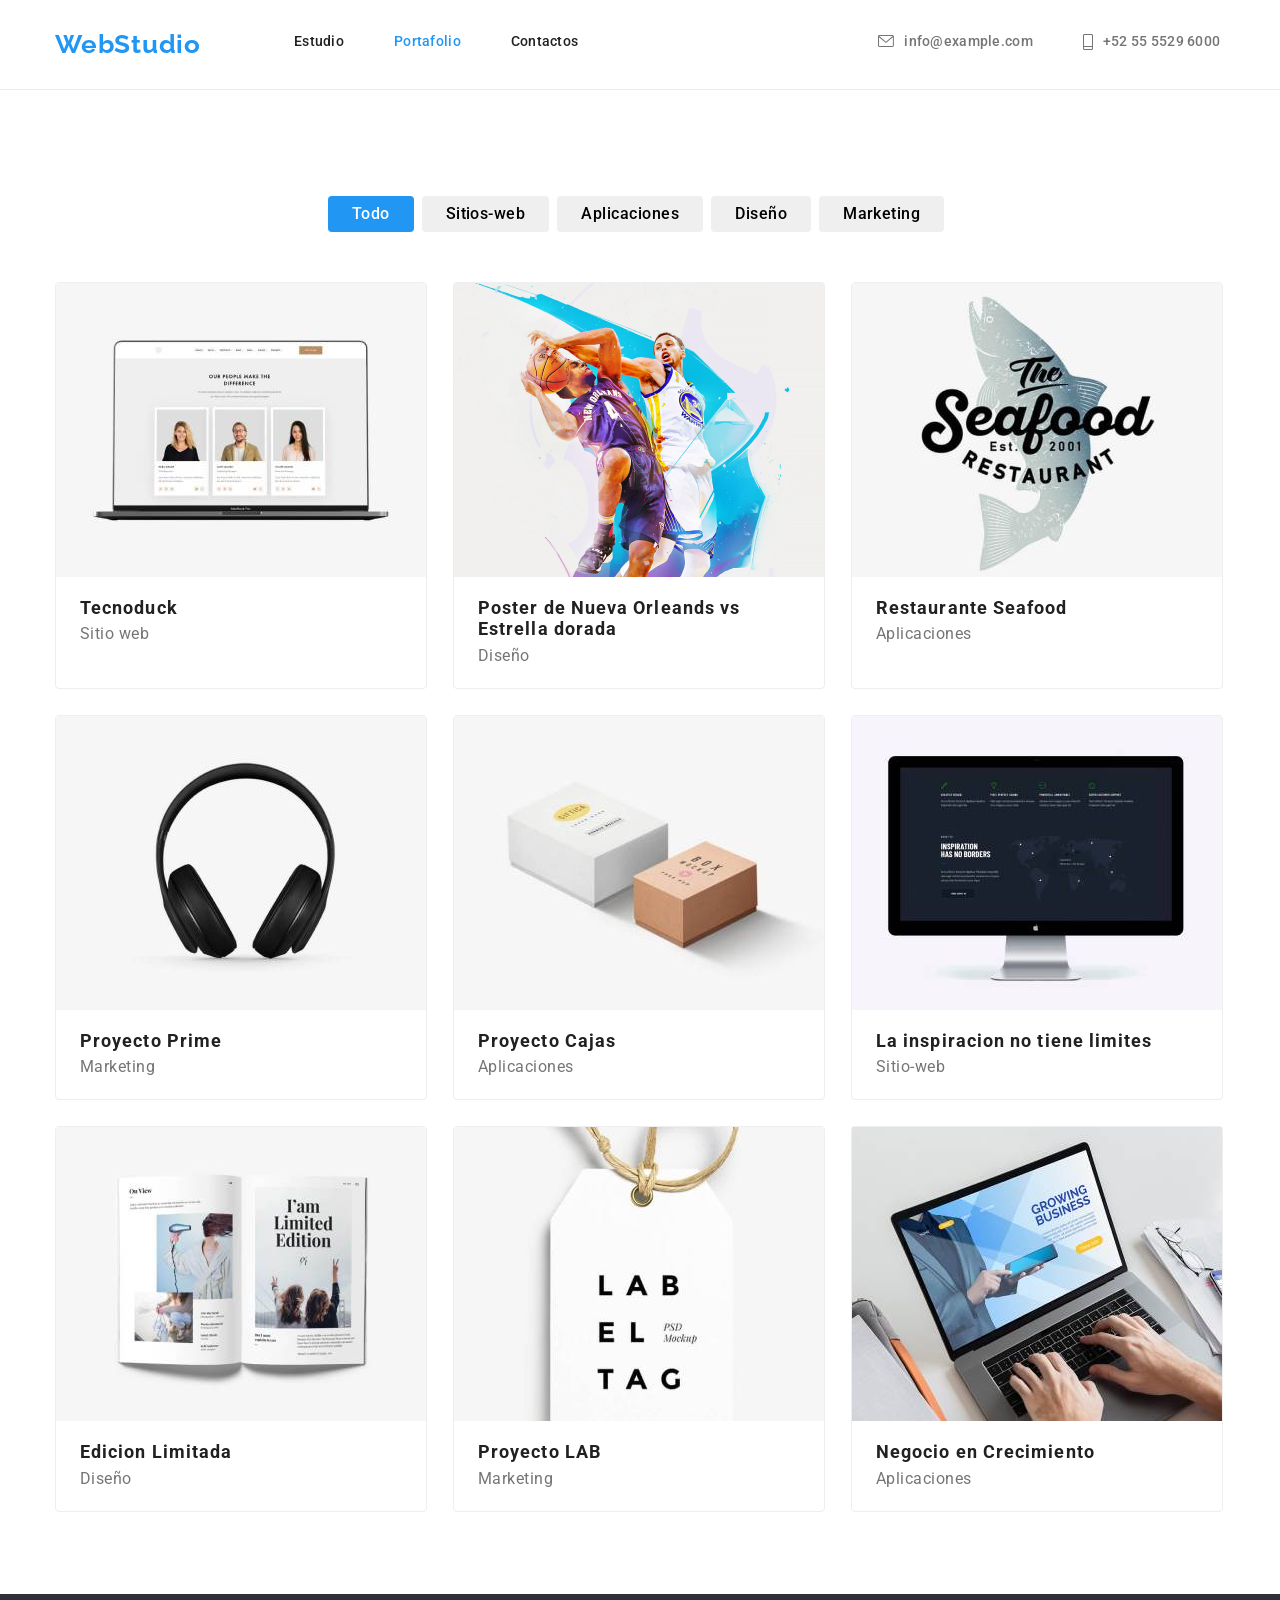
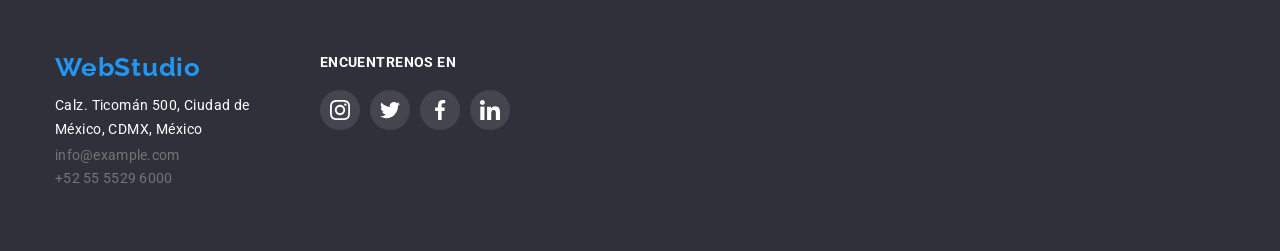
==== portafolio.html @ a6da3574 "Agregar archivos del repositorio 4" ====
<!DOCTYPE html>
<html lang="en">
  <head>
    <meta charset="UTF-8" />
    <meta http-equiv="X-UA-Compatible" content="IE=edge" />
    <meta name="viewport" content="width=device-width, initial-scale=1.0" />
    <title>tarea de casa 2</title>
    <!-- Primeramente el normalizador -->
    <link
      rel="stylesheet"
      href="https://cdnjs.cloudflare.com/ajax/libs/modern-normalize/1.0.0/modern-normalize.min.css"
    />
    <link rel="stylesheet" href="./css/styles.css" />
    <link rel="preconnect" href="https://fonts.googleapis.com" />
    <link rel="preconnect" href="https://fonts.gstatic.com" crossorigin />
    <link
      href="https://fonts.googleapis.com/css2?family=Raleway:wght@700&family=Roboto:wght@400;500;700;900&display=swap"
      rel="stylesheet"
    />
  </head>
  <body>
    <header class="container-header">
      <div class="container flex">
        <nav class="container-nav">
          <a class="header-webstudio" href="webStudio">WebStudio</a>
          <ul class="set-header">
            <li class="item-header">
              <a class="header-text" href="./index.html"> Estudio</a>
            </li>
            <li class="item-header">
              <a class="header-text portafolio" href="./portafolio.html">
                Portafolio</a
              >
            </li>
            <li class="item-header">
              <a class="header-text" href="Contactos"> Contactos</a>
            </li>
          </ul>
        </nav>
        <ul class="set-link-header">
          <li class="item-header">
            <svg class="icons-header">
              <use href="./images/symbol-defs.svg#icon-sobre"></use>
            </svg>
            <a class="a-header-text" href="info@example.com">
              info@example.com
            </a>
          </li>
          <li class="item-header">
            <svg class="icons-header telefonio">
              <use href="./images/symbol-defs.svg#icon-telefonio"></use>
            </svg>
            <a class="a-header-text" href="+525555296000"> +52 55 5529 6000 </a>
          </li>
        </ul>
      </div>
    </header>
    <main>
      <section class="container-briefcase">
        <div class="container">
          <ul class="set-filter-briefcase">
            <li class="item-filter-briefcase">
              <button type="button" class="filter-briefcase todo">Todo</button>
            </li>
            <li class="item-filter-briefcase">
              <button type="button" class="filter-briefcase sitio">
                Sitios-web
              </button>
            </li>
            <li class="item-filter-briefcase">
              <button type="button" class="filter-briefcase aplicaciones">
                Aplicaciones
              </button>
            </li>
            <li class="item-filter-briefcase">
              <button type="button" class="filter-briefcase diseño">
                Diseño
              </button>
            </li>
            <li class="item-filter-briefcase">
              <button type="button" class="filter-briefcase marketing">
                Marketing
              </button>
            </li>
          </ul>
          <ul class="set-products">
            <li class="item-products">
              <a href="product" class="link-products">
                <img src="./images/computerthree.jpg" alt="Computerthree" />
                <h2 class="title-information">Tecnoduck</h2>
                <p class="contens-information">Sitio web</p>
              </a>
            </li>
            <li class="item-products">
              <a href="product" class="link-products">
                <img
                  src="./images/basketball.jpg"
                  alt="Poster New Orleans VS Golden Star"
                />
                <h2 class="title-information">
                  Poster de Nueva Orleands vs<br />
                  Estrella dorada
                </h2>
                <p class="contens-information">Diseño</p>
              </a>
            </li>
            <li class="item-products">
              <a href="product" class="link-products">
                <img
                  src="./images/theseafood.jpg"
                  alt="The Seafood Restaurant"
                />
                <h2 class="title-information">Restaurante Seafood</h2>
                <p class="contens-information">Aplicaciones</p>
              </a>
            </li>
            <li class="item-products">
              <a href="product" class="link-products">
                <img src="./images/headphones.jpg" alt="Headphones" />
                <h2 class="title-information">Proyecto Prime</h2>
                <p class="contens-information">Marketing</p>
              </a>
            </li>
            <li class="item-products">
              <a href="product" class="link-products">
                <img src="./images/thebox.jpg" alt="The Boxs" />
                <h2 class="title-information">Proyecto Cajas</h2>
                <p class="contens-information">Aplicaciones</p>
              </a>
            </li>
            <li class="item-products">
              <a href="product" class="link-products">
                <img src="./images/computer.jpg" alt="Computer" />
                <h2 class="title-information">
                  La inspiracion no tiene limites
                </h2>
                <p class="contens-information">Sitio-web</p>
              </a>
            </li>
            <li class="item-products">
              <a href="product" class="link-products">
                <img src="./images/magazine.jpg" alt="Magazine" />
                <h2 class="title-information">Edicion Limitada</h2>
                <p class="contens-information">Diseño</p>
              </a>
            </li>
            <li class="item-products">
              <a href="product" class="link-products">
                <img src="./images/label.jpg" alt="Labeltag" />
                <h2 class="title-information">Proyecto LAB</h2>
                <p class="contens-information">Marketing</p>
              </a>
            </li>
            <li class="item-products">
              <a href="product" class="link-products">
                <img src="./images/computertwo.jpg" alt="Computer Two" />
                <h2 class="title-information">Negocio en Crecimiento</h2>
                <p class="contens-information">Aplicaciones</p>
              </a>
            </li>
          </ul>
        </div>
      </section>
    </main>
    <!--Footer-->
    <footer class="container-footer">
      <div class="container flex">
        <div class="block">
          <a class="header-webstudio-footer" href="webStudio">WebStudio</a>
          <address class="address-footer">
            <p class="p-footer">
              Calz. Ticomán 500, Ciudad de <br />México, CDMX, México
            </p>
            <ul class="set-addrees-footer">
              <li class="item-a-footer">
                <a class="a-footer" href="info@example.com">
                  info@example.com</a
                >
              </li>
              <li class="item-a-footer">
                <a class="a-footer" href="+525555296000"> +52 55 5529 6000 </a>
              </li>
            </ul>
          </address>
        </div>
        <div class="container-footer-icons">
          <p class="title-meet">ENCUENTRENOS EN</p>
          <ul class="set-footer-icons">
            <li>
              <div class="circle-footer-icons">
                <svg class="social-media-footer">
                  <use href="./images/symbol-defs.svg#icon-instagram"></use>
                </svg>
              </div>
            </li>
            <li>
              <div class="circle-footer-icons">
                <svg class="social-media-footer">
                  <use href="./images/symbol-defs.svg#icon-twitter"></use>
                </svg>
              </div>
            </li>
            <li>
              <div class="circle-footer-icons">
                <svg class="social-media-footer">
                  <use href="./images/symbol-defs.svg#icon-facebook"></use>
                </svg>
              </div>
            </li>
            <li>
              <div class="circle-footer-icons">
                <svg class="social-media-footer">
                  <use href="./images/symbol-defs.svg#icon-linkedin"></use>
                </svg>
              </div>
            </li>
          </ul>
        </div>
      </div>
    </footer>
  </body>
</html>
---- css/styles.css ----
html {
  box-sizing: border-box;
}

:root {
  --color-text: #212121;
  --background-color-heroes: #2f303a;
  --border-buttom-header-color: #ececec;
  --background-color-header: #ffffff;
  --background-color-team: #f5f4fa;
  --color-pseudoclase: #2196f3;
  --color-link: #757575;
  --item-products-border: #eeeeee;
  --background-color-icons-footer: rgba(255, 255, 255, 0.1);
  --color-icons: rgba(117, 117, 117, 1);
  --background-color-heroes-degrade: rgba(47, 48, 58, 0.4);
}

*,
*::after,
*::before {
  box-sizing: inherit;
}
/* Estilos para poner a cero la sangría superior de los elementos */
h1,
h2,
h3,
h4,
h5,
h6,
p {
  margin-top: 0;
  margin-bottom: 0;
}
/* Clase para restablecer las propiedades básicas de las listas (ul) */
ul {
  list-style: none;
  padding-left: 0;
  text-decoration: none;
  margin: 0;
}
/* Clase para restablecer las propiedades básicas de los enlaces */
a {
  text-decoration: none;
  color: inherit;
}
/* Propiedades para la correcta visualización de las imágenes */
img {
  display: block;
  max-width: 100%;
  height: auto;
}
/* Propiedad para anular la cursiva en address */

address {
  font-style: normal;
}

body {
  font-size: 14px;
  font-family: 'Roboto', sans-serif;
  letter-spacing: 0.03em;
  color: var(--color-text);
}

/* header */

.container {
  width: 1200px;
  padding-left: 15px;
  padding-right: 15px;
  margin-left: auto;
  margin-right: auto;
}

.flex {
  display: flex;
}

.container-header {
  display: flex;
  background-color: var(--background-color-header);
  border-bottom: 1px solid var(--border-buttom-header-color);
}

.container-nav {
  display: flex;
}

.header-webstudio {
  color: var(--color-pseudoclase);
  font-family: 'Raleway', sans-serif;
  font-size: 26px;
  font-weight: 700;
  line-height: 1.1em;
  letter-spacing: 0.03em;
  text-align: right;
  text-decoration: none;
  padding: 30px 0px;
  margin-right: 93px;
}

.set-header {
  display: flex;
  padding: 30px 0px;
  margin-right: 300px;
}

.header-text {
  font-size: 14px;
  font-weight: 500;
  line-height: 1.7em;
  letter-spacing: 0.02em;
  text-decoration: none;
}

.header-text:hover,
.header-text:focus {
  color: var(--color-pseudoclase);
}

.set-link-header {
  display: flex;
  padding: 30px 0px;
}

.item-header {
  display: flex;
}

.item-header:not(:last-child) {
  margin-right: 50px;
}

.estudio {
  color: var(--color-pseudoclase);
}

.portafolio {
  color: var(--color-pseudoclase);
}

.a-header-text {
  color: var(--color-link);
  font-weight: 500;
  font-size: 14px;
  line-height: 1.7em;
  letter-spacing: 0.02em;
  text-decoration: none;
  text-align: right;
}

.icons-header {
  height: 12px;
  width: 16px;
  fill: var(--color-icons);
  cursor: pointer;
  margin-right: 10px;
  margin-top: 5px;
}

.telefonio {
  height: 16px;
  width: 10px;
  margin-top: 4px;
}

.item-header:hover .a-header-text {
  color: var(--color-pseudoclase);
}

.item-header:hover .icons-header {
  fill: var(--color-pseudoclase);
}

/* Main Section Heroes */
.container-heroes {
  background-image: linear-gradient(rgba(35, 39, 50, 0.6), rgba(5, 7, 12, 0.6)),
    url(../images/Imagen.jpg);
  padding-top: 200px;
  padding-bottom: 200px;
}

.heroes-title {
  color: white;

  font-style: normal;
  font-weight: 900;
  font-size: 44px;
  line-height: 60px;

  text-align: center;
  letter-spacing: 0.06em;
  text-transform: uppercase;
}

.heroes-button {
  margin: auto;
  gap: 10px;
  padding: 10px 32px;
  font-style: normal;
  font-weight: 700;
  font-size: 16px;
  line-height: 1.8;
  display: flex;
  letter-spacing: 0.06em;
  cursor: pointer;
  box-shadow: 0px 4px 4px rgba(0, 0, 0, 0.15);
  border-radius: 4px;
  margin-top: 30px;
  background-color: var(--color-pseudoclase);
  color: var(--background-color-header);
}

/* Main Section indicators */

.container-indicators {
  padding-top: 95px;
  padding-bottom: 94px;
}

.item-indicadors {
  flex-basis: calc((100%-90px) / 4);
}

.box-indicators {
  width: 270px;
  height: 120px;
  background: #f5f4fa;
  border-radius: 4px;
  margin-bottom: 30px;
  display: inline-flex;
}

.icons-indicators {
  padding: 25px 100px;
  fill: var(--color-icons);
  cursor: pointer;
}

.icons-indicators:hover {
  fill: #2196f3;
}

.card-set-indicators {
  display: flex;
  gap: 30px;
}

.indicators-title {
  color: var(--color-text);
  font-size: 14px;
  font-weight: 700;
  line-height: 1.7;
  letter-spacing: 0.03em;
  text-align: left;
  margin-bottom: 10px;
}

.indicators-text {
  color: var(--color-link);
  font-size: 14px;
  font-weight: 400;
  line-height: 1.7;
  letter-spacing: 0.03em;
  text-align: left;
}

/* Main Section dedicate */

.container-dedicate {
  margin: auto;
  mix-blend-mode: normal;
}

.dedicate-our-title {
  font-size: 36px;
  font-weight: 700;
  line-height: 1.5;
  letter-spacing: 0.03em;
  text-align: center;
  margin-bottom: 55.05px;
}

.set-images-dedicate {
  display: flex;
  margin: auto;
  justify-content: center;
  gap: 30px;
}

.background {
  width: 373px;
  height: 323px;
  position: relative;
}

.box-dedicate-bottom {
  width: 370px;
  height: 70px;
  background: rgba(47, 48, 58, 0.8);
  position: absolute;
  bottom: 0;
}

.text-dedicate {
  font-weight: 700;
  font-size: 14px;
  line-height: 1.5;
  text-align: center;
  letter-spacing: 0.03em;
  text-transform: uppercase;
  color: var(--background-color-header);
  padding: 27px 79px;
}

/* Main Section team */

.our-team {
  margin-top: 94px;
  background-color: var(--background-color-team);
}

.title-our-team {
  font-size: 36px;
  font-weight: 700;
  line-height: 1.5;
  letter-spacing: 0.03em;
  text-align: center;
  margin: auto;
  padding-top: 94px;
}

.set-images-team {
  display: flex;
  margin-top: 50px;
  padding-bottom: 94px;
  gap: 30px;
}

.item-our-team {
  box-shadow: 0px 1px 3px rgba(0, 0, 0, 0.12), 0px 1px 1px rgba(0, 0, 0, 0.14),
    0px 2px 1px rgba(0, 0, 0, 0.2);
  border-radius: 0px 0px 4px 4px;
  background-color: white;
}

.name-employee {
  color: var(--color-text);
  font-size: 16px;
  font-weight: 500;
  line-height: 1.5;
  letter-spacing: 0.03em;
  text-align: center;
  padding-top: 30px;
}

.function-employee {
  color: var(--color-link);
  font-size: 16px;
  font-weight: 400;
  line-height: 1.5;
  letter-spacing: 0.03em;
  text-align: center;
  margin-top: 10px;
}

.icons-our-team {
  display: flex;
  padding-top: 16px;
  padding-bottom: 30px;
  align-items: center;
  justify-content: center;
  gap: 15px;
}

.hover-conjunt-team:hover .circle-our-team-icons {
  background-color: var(--color-pseudoclase);
}
.hover-conjunt-team:hover .social-media {
  fill: var(--background-color-header);
}

.circle-our-team-icons {
  height: 40px;
  width: 40px;
  border-radius: 50%;
  display: flex;
  align-items: center;
  justify-content: center;
  cursor: pointer;
}

.circle-our-team-icons:hover {
  background-color: var(--color-pseudoclase);
}

.social-media {
  height: 20px;
  width: 20px;
  fill: var(--color-icons);
  cursor: pointer;
}

.social-media:hover {
  fill: var(--background-color-header);
}

.container-regular-customers {
  padding-bottom: 151px;
}

.title-regular-customers {
  font-size: 36px;
  font-weight: 700;
  line-height: 1.5;
  letter-spacing: 0.03em;
  text-align: center;
  padding-top: 59px;
  margin-bottom: 44px;
}

.set-regular-customer {
  gap: 30px;
  display: flex;
}

.logos-regular-customer {
  box-sizing: border-box;
  border: 1px solid #afb1b8;
  border-radius: 4px;
  width: 170px;
  height: 81px;
  padding: 14px 32px;
  fill: var(--color-icons);
  cursor: pointer;
}

.box-regular-customer:hover .logos-regular-customer {
  fill: var(--color-pseudoclase);
  border-color: var(--color-pseudoclase);
}

/* page Briefcase*/

/* Desde este punto se maneja la pagina de portafolio */

/* main section FilterBriefcase */

.container-briefcase {
  background-color: white;
  margin: auto;
}

.set-filter-briefcase {
  display: flex;
  padding-top: 106px;
  align-items: center;
  justify-content: center;
}

.item-filter-briefcase {
  margin-right: 8px;
}

.filter-briefcase {
  border-radius: 4px;
  font-size: 16px;
  font-weight: 500;
  line-height: 1.5;
  letter-spacing: 0.03em;
  text-align: center;
  border: none;
  cursor: pointer;
  padding: 6px 24px;
}

.filter-briefcase:hover,
.filter-briefcase:focus {
  box-shadow: 0px 2px 2px 0px rgba(0, 0, 0, 0.12);

  box-shadow: 0px 1px 2px 0px rgba(0, 0, 0, 0.08);

  box-shadow: 0px 3px 1px 0px rgba(0, 0, 0, 0.1);
}

.todo {
  background: var(--color-pseudoclase);
  color: white;
  text-align: center;
}

.filter-briefcase:hover,
.filter-briefcase:focus {
  background: var(--color-pseudoclase);
  color: white;
}

/* main section products */

.set-products {
  display: flex;
  flex-wrap: wrap;
  margin-top: 50px;
  padding-bottom: 82px;
  gap: 26px;
}

.item-products {
  background-color: var(--background-color-header);
  border-radius: 4px;
  border: 1px solid var(--item-products-border);
}

.item-products:hover {
  box-shadow: 1px 4px 6px 0px rgba(0, 0, 0, 0.16);

  box-shadow: 0px 4px 4px 0px rgba(0, 0, 0, 0.06);

  box-shadow: 0px 1px 1px 0px rgba(0, 0, 0, 0.12);
}

.title-information {
  cursor: pointer;
  font-size: 18px;
  font-weight: 700;
  line-height: 1.2;
  letter-spacing: 0.06em;
  text-align: left;
  padding-top: 20px;
  padding-left: 24px;
  padding-right: 20px;
}

.contens-information {
  cursor: pointer;
  color: #757575;
  font-size: 16px;
  line-height: 1.5;
  letter-spacing: 0.03em;
  text-align: left;
  padding-left: 24px;
  padding-right: 24px;
  padding-bottom: 20px;
  margin-top: 4px;
}

/* Footer */

footer {
  color: white;
  background-color: var(--background-color-heroes);
}

.container-footer {
  padding-top: 60px;
  padding-bottom: 60px;
}

.header-webstudio-footer {
  color: var(--color-pseudoclase);
  font-family: 'Raleway', sans-serif;
  font-size: 26px;
  font-weight: 700;
  line-height: 1;
  letter-spacing: 0.03em;
  text-decoration: none;
  cursor: pointer;
  margin-top: 60px;
}

.p-footer {
  font-size: 14px;
  font-weight: 400;
  line-height: 1.7;
  letter-spacing: 0.03em;
  margin-bottom: 2px;
  margin-top: 14px;
}

.set-addrees-footer {
  display: inline-block;
  margin: auto;
}

.item-a-footer {
  margin: auto;
}

.a-footer:hover,
.a-footer:focus {
  color: var(--color-pseudoclase);
}

.a-footer:active {
  color: var(--color-pseudoclase);
}

.a-footer {
  color: var(--color-link);
  font-weight: 400;
  font-size: 14px;
  line-height: 1.7;
  letter-spacing: 0.02em;
  margin-bottom: 47px;
  padding-bottom: 9px;
}

.container-footer-icons {
  display: flex;
  background-color: var(background-color-icons-footer);
  display: block;
  margin-left: 70px;
}

.title-meet {
  font-weight: 700;
  font-size: 14px;
  line-height: 16px;
  letter-spacing: 0.03em;
  text-transform: uppercase;
  margin-bottom: 20px;
}

.set-footer-icons {
  display: flex;
  gap: 10px;
}

.circle-footer-icons {
  height: 40px;
  width: 40px;
  background-color: var(--background-color-icons-footer);
  border-radius: 50%;
  display: flex;
  align-items: center;
  justify-content: center;
  cursor: pointer;
}

.circle-footer-icons:hover {
  background-color: var(--color-pseudoclase);
}

.social-media-footer {
  height: 20px;
  width: 20px;
  fill: var(--background-color-header);
}
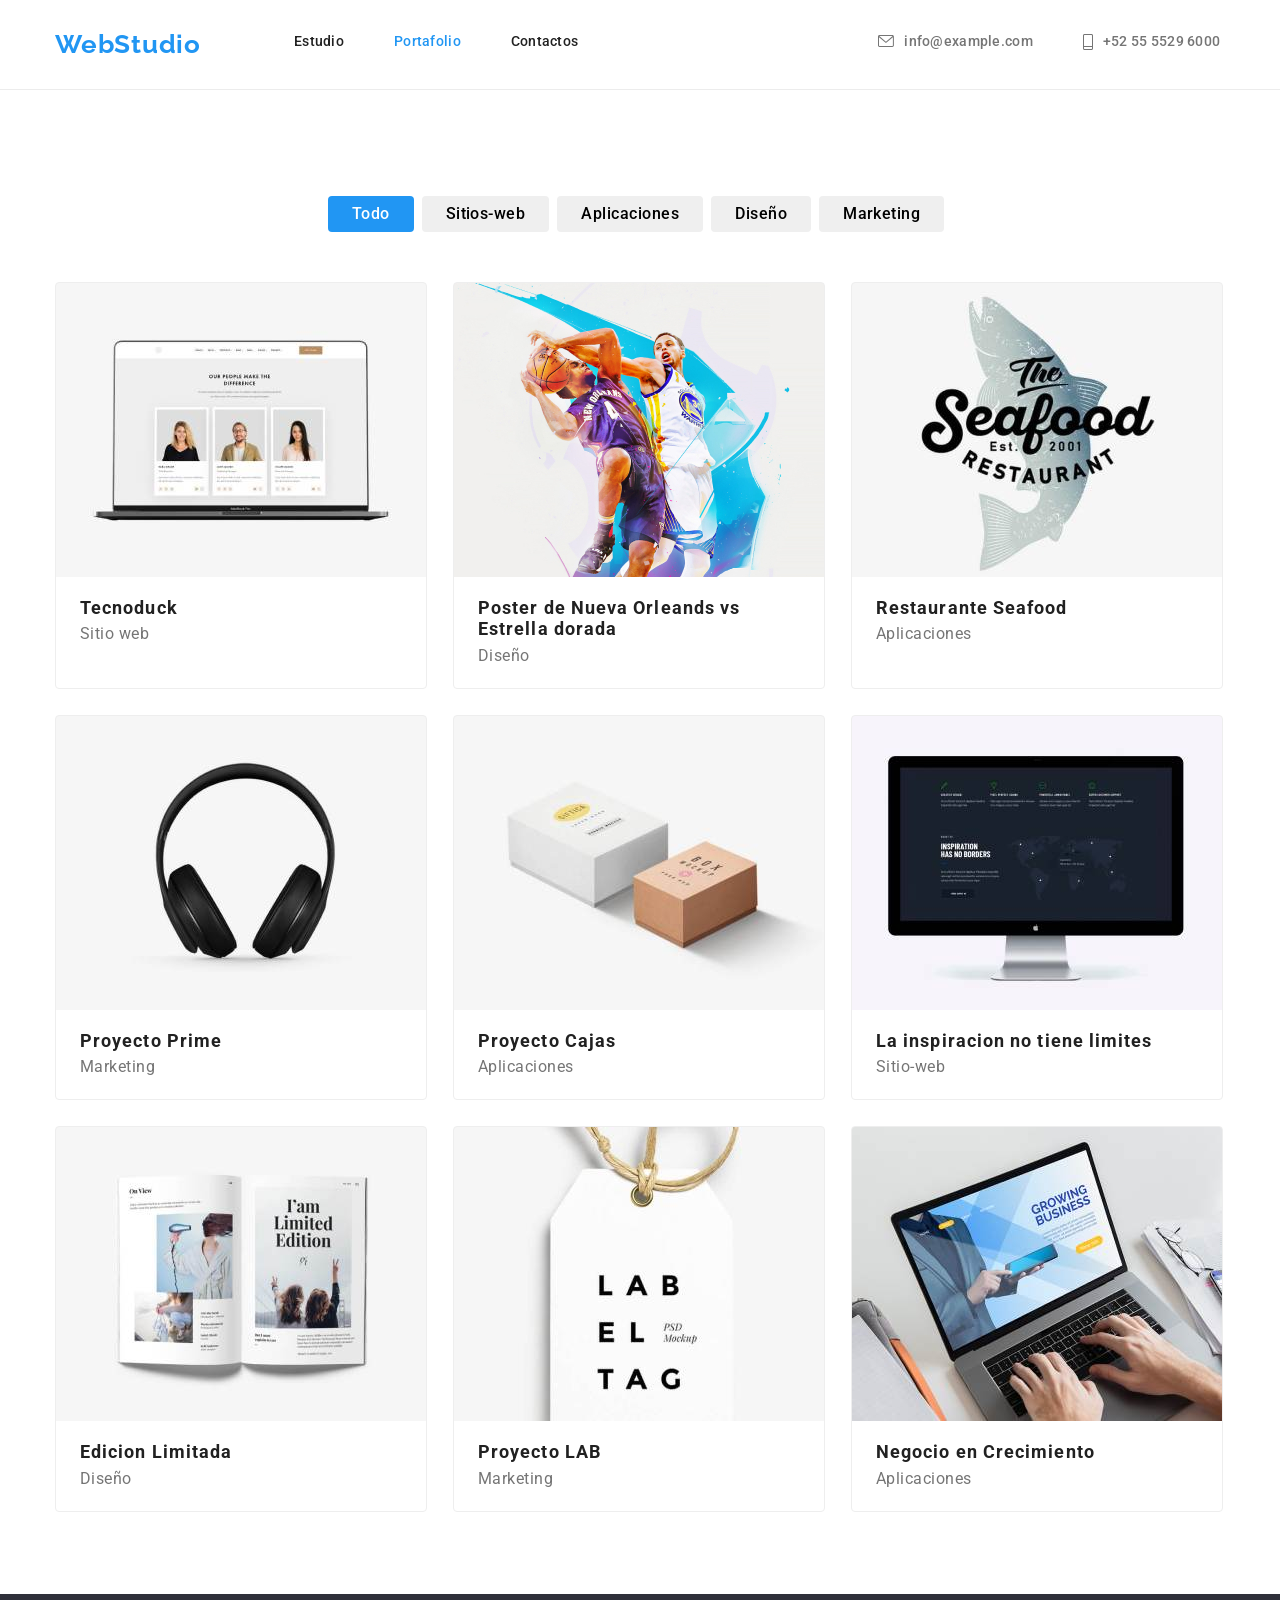
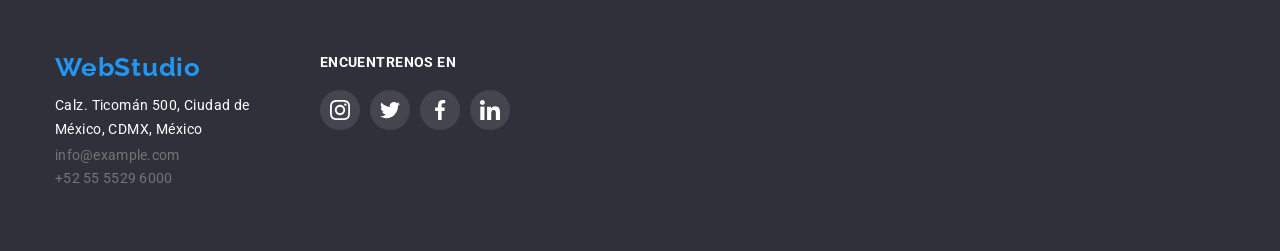
==== commit f4c31854: "Cambios pertinentes 01" ====
--- a/portafolio.html
+++ b/portafolio.html
@@ -86,17 +86,38 @@
           <ul class="set-products">
             <li class="item-products">
               <a href="product" class="link-products">
-                <img src="./images/computerthree.jpg" alt="Computerthree" />
-                <h2 class="title-information">Tecnoduck</h2>
-                <p class="contens-information">Sitio web</p>
-              </a>
-            </li>
-            <li class="item-products">
-              <a href="product" class="link-products">
-                <img
-                  src="./images/basketball.jpg"
-                  alt="Poster New Orleans VS Golden Star"
-                />
+                <div class="box-container-products-hover">
+                  <div class="overlay-products-hover">
+                    <p class="text-hover-card">
+                      Tecnoduck es una plataforma de <br />
+                      distribución de coronavirus de última <br />
+                      generación. Las compañías usan esta <br />
+                      plataforma para el espionaje digital y <br />
+                      los ataques a los servidores seguros <br />
+                      de la competencia.
+                    </p>
+                  </div>
+                </div>
+                <div class="box-container-information-products">
+                  <h2 class="title-information">Tecnoduck</h2>
+                  <p class="contens-information">Sitio web</p>
+                </div>
+              </a>
+            </li>
+            <li class="item-products">
+              <a href="product" class="link-products">
+                <div class="box-container-products-hover">
+                  <div class="overlay-products-hover">
+                    <p class="text-hover-card">
+                      Tecnoduck es una plataforma de <br />
+                      distribución de coronavirus de última <br />
+                      generación. Las compañías usan esta <br />
+                      plataforma para el espionaje digital y <br />
+                      los ataques a los servidores seguros <br />
+                      de la competencia.
+                    </p>
+                  </div>
+                </div>
                 <h2 class="title-information">
                   Poster de Nueva Orleands vs<br />
                   Estrella dorada
@@ -106,31 +127,72 @@
             </li>
             <li class="item-products">
               <a href="product" class="link-products">
-                <img
-                  src="./images/theseafood.jpg"
-                  alt="The Seafood Restaurant"
-                />
+                <div class="box-container-products-hover">
+                  <div class="overlay-products-hover">
+                    <p class="text-hover-card">
+                      Tecnoduck es una plataforma de <br />
+                      distribución de coronavirus de última <br />
+                      generación. Las compañías usan esta <br />
+                      plataforma para el espionaje digital y <br />
+                      los ataques a los servidores seguros <br />
+                      de la competencia.
+                    </p>
+                  </div>
+                </div>
                 <h2 class="title-information">Restaurante Seafood</h2>
                 <p class="contens-information">Aplicaciones</p>
               </a>
             </li>
             <li class="item-products">
               <a href="product" class="link-products">
-                <img src="./images/headphones.jpg" alt="Headphones" />
+                <div class="box-container-products-hover">
+                  <div class="overlay-products-hover">
+                    <p class="text-hover-card">
+                      Tecnoduck es una plataforma de <br />
+                      distribución de coronavirus de última <br />
+                      generación. Las compañías usan esta <br />
+                      plataforma para el espionaje digital y <br />
+                      los ataques a los servidores seguros <br />
+                      de la competencia.
+                    </p>
+                  </div>
+                </div>
                 <h2 class="title-information">Proyecto Prime</h2>
                 <p class="contens-information">Marketing</p>
               </a>
             </li>
             <li class="item-products">
               <a href="product" class="link-products">
-                <img src="./images/thebox.jpg" alt="The Boxs" />
+                <div class="box-container-products-hover">
+                  <div class="overlay-products-hover">
+                    <p class="text-hover-card">
+                      Tecnoduck es una plataforma de <br />
+                      distribución de coronavirus de última <br />
+                      generación. Las compañías usan esta <br />
+                      plataforma para el espionaje digital y <br />
+                      los ataques a los servidores seguros <br />
+                      de la competencia.
+                    </p>
+                  </div>
+                </div>
                 <h2 class="title-information">Proyecto Cajas</h2>
                 <p class="contens-information">Aplicaciones</p>
               </a>
             </li>
             <li class="item-products">
               <a href="product" class="link-products">
-                <img src="./images/computer.jpg" alt="Computer" />
+                <div class="box-container-products-hover">
+                  <div class="overlay-products-hover">
+                    <p class="text-hover-card">
+                      Tecnoduck es una plataforma de <br />
+                      distribución de coronavirus de última <br />
+                      generación. Las compañías usan esta <br />
+                      plataforma para el espionaje digital y <br />
+                      los ataques a los servidores seguros <br />
+                      de la competencia.
+                    </p>
+                  </div>
+                </div>
                 <h2 class="title-information">
                   La inspiracion no tiene limites
                 </h2>
@@ -139,21 +201,54 @@
             </li>
             <li class="item-products">
               <a href="product" class="link-products">
-                <img src="./images/magazine.jpg" alt="Magazine" />
+                <div class="box-container-products-hover">
+                  <div class="overlay-products-hover">
+                    <p class="text-hover-card">
+                      Tecnoduck es una plataforma de <br />
+                      distribución de coronavirus de última <br />
+                      generación. Las compañías usan esta <br />
+                      plataforma para el espionaje digital y <br />
+                      los ataques a los servidores seguros <br />
+                      de la competencia.
+                    </p>
+                  </div>
+                </div>
                 <h2 class="title-information">Edicion Limitada</h2>
                 <p class="contens-information">Diseño</p>
               </a>
             </li>
             <li class="item-products">
               <a href="product" class="link-products">
-                <img src="./images/label.jpg" alt="Labeltag" />
+                <div class="box-container-products-hover">
+                  <div class="overlay-products-hover">
+                    <p class="text-hover-card">
+                      Tecnoduck es una plataforma de <br />
+                      distribución de coronavirus de última <br />
+                      generación. Las compañías usan esta <br />
+                      plataforma para el espionaje digital y <br />
+                      los ataques a los servidores seguros <br />
+                      de la competencia.
+                    </p>
+                  </div>
+                </div>
                 <h2 class="title-information">Proyecto LAB</h2>
                 <p class="contens-information">Marketing</p>
               </a>
             </li>
             <li class="item-products">
               <a href="product" class="link-products">
-                <img src="./images/computertwo.jpg" alt="Computer Two" />
+                <div class="box-container-products-hover">
+                  <div class="overlay-products-hover">
+                    <p class="text-hover-card">
+                      Tecnoduck es una plataforma de <br />
+                      distribución de coronavirus de última <br />
+                      generación. Las compañías usan esta <br />
+                      plataforma para el espionaje digital y <br />
+                      los ataques a los servidores seguros <br />
+                      de la competencia.
+                    </p>
+                  </div>
+                </div>
                 <h2 class="title-information">Negocio en Crecimiento</h2>
                 <p class="contens-information">Aplicaciones</p>
               </a>
@@ -218,5 +313,6 @@
         </div>
       </div>
     </footer>
+    <script src="./js/main.js"></script>
   </body>
 </html>
--- a/css/styles.css
+++ b/css/styles.css
@@ -14,6 +14,7 @@
   --background-color-icons-footer: rgba(255, 255, 255, 0.1);
   --color-icons: rgba(117, 117, 117, 1);
   --background-color-heroes-degrade: rgba(47, 48, 58, 0.4);
+  --background-color-box-products-hover: gba(33, 150, 243, 0.9);
 }
 
 *,
@@ -510,14 +511,91 @@
   background-color: var(--background-color-header);
   border-radius: 4px;
   border: 1px solid var(--item-products-border);
+  background-repeat: no-repeat;
 }
 
 .item-products:hover {
   box-shadow: 1px 4px 6px 0px rgba(0, 0, 0, 0.16);
-
   box-shadow: 0px 4px 4px 0px rgba(0, 0, 0, 0.06);
-
   box-shadow: 0px 1px 1px 0px rgba(0, 0, 0, 0.12);
+}
+
+.box-container-products-hover {
+  position: relative;
+  width: 370px;
+  height: 294px;
+  margin-left: auto;
+  margin-right: auto;
+  overflow: hidden;
+}
+
+.item-products:nth-child(1) {
+  background-image: url(../images/computerthree.jpg);
+}
+
+.item-products:nth-child(2) {
+  background-image: url(../images/basketball.jpg);
+}
+
+.item-products:nth-child(3) {
+  background-image: url(../images/theseafood.jpg);
+}
+
+.item-products:nth-child(4) {
+  background-image: url(../images/headphones.jpg);
+}
+
+.item-products:nth-child(5) {
+  background-image: url(../images/thebox.jpg);
+}
+
+.item-products:nth-child(6) {
+  background-image: url(../images/computer.jpg);
+}
+
+.item-products:nth-child(7) {
+  background-image: url(../images/magazine.jpg);
+}
+
+.item-products:nth-child(8) {
+  background-image: url(../images/label.jpg);
+}
+
+.item-products:nth-child(9) {
+  background-image: url(../images/computertwo.jpg);
+}
+
+.item-products:hover .overlay-products-hover {
+  top: 0px;
+  background-color: var(--background-color-box-products-hover);
+}
+
+.overlay-products-hover {
+  position: absolute;
+  width: 370px;
+  height: 294px;
+  top: 300px;
+  transition: 250ms;
+  transition-timing-function: cubic-bezier(0.4, 0, 0.2, 1);
+  color: white;
+  background: rgb(33, 150, 243);
+  background: linear-gradient(
+    90deg,
+    rgba(33, 150, 243, 0.9) 0%,
+    rgba(33, 150, 243, 0.9) 100%
+  );
+}
+
+.box-container-information-products {
+  background-color: white;
+}
+
+.text-hover-card {
+  font-weight: 400;
+  font-size: 18px;
+  line-height: 28px;
+  letter-spacing: 0.03em;
+  padding: 63px 24px;
 }
 
 .title-information {
@@ -566,6 +644,7 @@
   letter-spacing: 0.03em;
   text-decoration: none;
   cursor: pointer;
+
   margin-top: 60px;
 }
 
